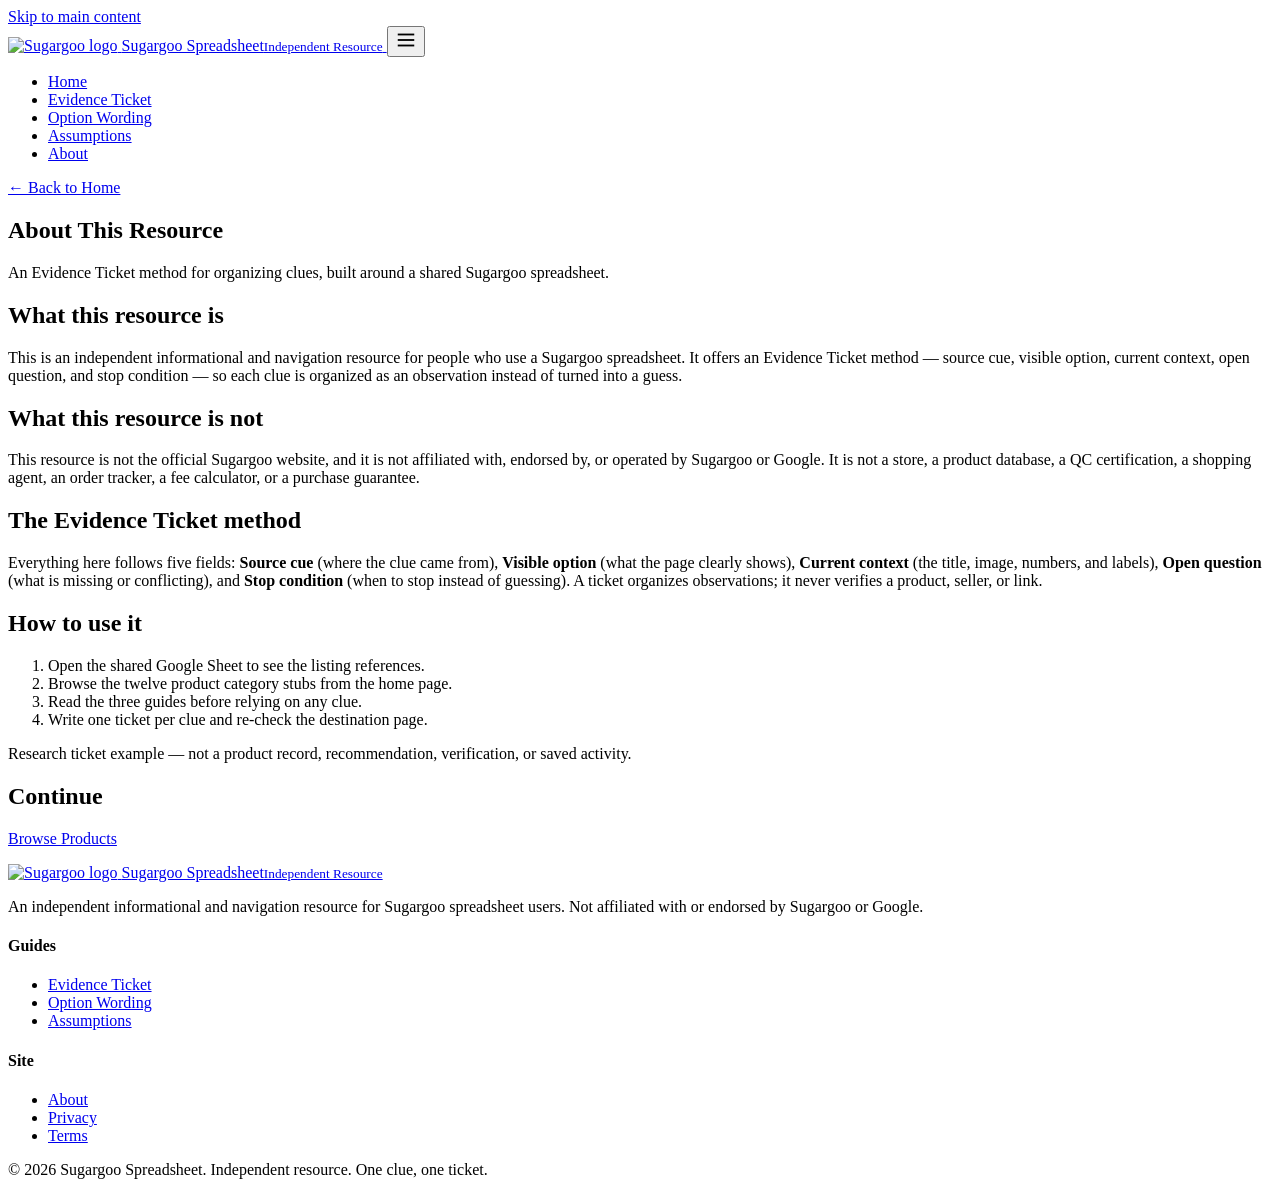
==== about/index.html @ 3877dec6 "Add about/index.html" ====
<!DOCTYPE html>
<html lang="en">
<head>
  <meta charset="UTF-8">
  <meta name="viewport" content="width=device-width, initial-scale=1.0">
  <title>About | Sugargoo Spreadsheet</title>
  <meta name="description" content="About this independent Sugargoo spreadsheet resource: an Evidence Ticket method for organizing clues, not an official Sugargoo service.">
  <link rel="canonical" href="https://repglide.github.io/sugargoo-spreadsheet/about/">
  <link rel="icon" type="image/png" href="../assets/images/favicon.png">
  <link rel="stylesheet" href="../assets/css/styles.css">
  <meta name="robots" content="index, follow">
</head>
<body>
  <a href="#main-content" class="skip-link">Skip to main content</a>

  <header class="site-header">
    <div class="container header-inner">
      <a href="../index.html" class="brand" aria-label="Sugargoo Spreadsheet Home">
        <img src="../assets/images/logo.png" alt="Sugargoo logo" width="34" height="34">
        <span class="brand-name">Sugargoo Spreadsheet<small>Independent Resource</small></span>
      </a>
      <button class="mobile-nav-toggle" aria-expanded="false" aria-label="Toggle navigation menu">
        <svg viewBox="0 0 24 24" fill="none" stroke="currentColor" stroke-width="2" width="22" height="22"><line x1="3" y1="6" x2="21" y2="6"></line><line x1="3" y1="12" x2="21" y2="12"></line><line x1="3" y1="18" x2="21" y2="18"></line></svg>
      </button>
      <nav class="main-nav" aria-label="Primary Navigation">
        <ul>
          <li><a href="../index.html">Home</a></li>
          <li><a href="../evidence-ticket-guide/">Evidence Ticket</a></li>
          <li><a href="../option-wording-guide/">Option Wording</a></li>
          <li><a href="../assumption-boundary-guide/">Assumptions</a></li>
          <li><a href="../about/" class="active">About</a></li>
        </ul>
      </nav>
    </div>
  </header>

  <main id="main-content">
    <section class="page-hero">
      <div class="container">
        <a class="back-link" href="../index.html">← Back to Home</a>
        <h1>About This Resource</h1>
        <p>An Evidence Ticket method for organizing clues, built around a shared Sugargoo spreadsheet.</p>
      </div>
    </section>

    <div class="article-body">
      <h2>What this resource is</h2>
      <p>This is an independent informational and navigation resource for people who use a Sugargoo spreadsheet. It offers an Evidence Ticket method — source cue, visible option, current context, open question, and stop condition — so each clue is organized as an observation instead of turned into a guess.</p>

      <h2>What this resource is not</h2>
      <p>This resource is not the official Sugargoo website, and it is not affiliated with, endorsed by, or operated by Sugargoo or Google. It is not a store, a product database, a QC certification, a shopping agent, an order tracker, a fee calculator, or a purchase guarantee.</p>

      <h2>The Evidence Ticket method</h2>
      <p>Everything here follows five fields: <strong>Source cue</strong> (where the clue came from), <strong>Visible option</strong> (what the page clearly shows), <strong>Current context</strong> (the title, image, numbers, and labels), <strong>Open question</strong> (what is missing or conflicting), and <strong>Stop condition</strong> (when to stop instead of guessing). A ticket organizes observations; it never verifies a product, seller, or link.</p>

      <h2>How to use it</h2>
      <ol>
        <li>Open the shared Google Sheet to see the listing references.</li>
        <li>Browse the twelve product category stubs from the home page.</li>
        <li>Read the three guides before relying on any clue.</li>
        <li>Write one ticket per clue and re-check the destination page.</li>
      </ol>

      <p class="example-flag">Research ticket example — not a product record, recommendation, verification, or saved activity.</p>

      <h2>Continue</h2>
      <p><a href="https://repglide.com/?agent=sugargoo" class="btn btn-primary" target="_blank" rel="noopener">Browse Products</a></p>
    </div>
  </main>

  <footer class="site-footer">
    <div class="container">
      <div class="footer-grid">
        <div class="footer-brand">
          <a href="../index.html" class="brand" aria-label="Sugargoo Spreadsheet Home">
            <img src="../assets/images/logo.png" alt="Sugargoo logo" width="30" height="30">
            <span class="brand-name">Sugargoo Spreadsheet<small>Independent Resource</small></span>
          </a>
          <p>An independent informational and navigation resource for Sugargoo spreadsheet users. Not affiliated with or endorsed by Sugargoo or Google.</p>
        </div>
        <div class="footer-col">
          <h4>Guides</h4>
          <ul>
            <li><a href="../evidence-ticket-guide/">Evidence Ticket</a></li>
            <li><a href="../option-wording-guide/">Option Wording</a></li>
            <li><a href="../assumption-boundary-guide/">Assumptions</a></li>
          </ul>
        </div>
        <div class="footer-col">
          <h4>Site</h4>
          <ul>
            <li><a href="../about/">About</a></li>
            <li><a href="../privacy/">Privacy</a></li>
            <li><a href="../terms/">Terms</a></li>
          </ul>
        </div>
      </div>
      <div class="footer-bottom">
        <span>&copy; <span id="year">2026</span> Sugargoo Spreadsheet. Independent resource.</span>
        <span>One clue, one ticket.</span>
      </div>
    </div>
  </footer>

  <script src="../assets/js/main.js"></script>
</body>
</html>
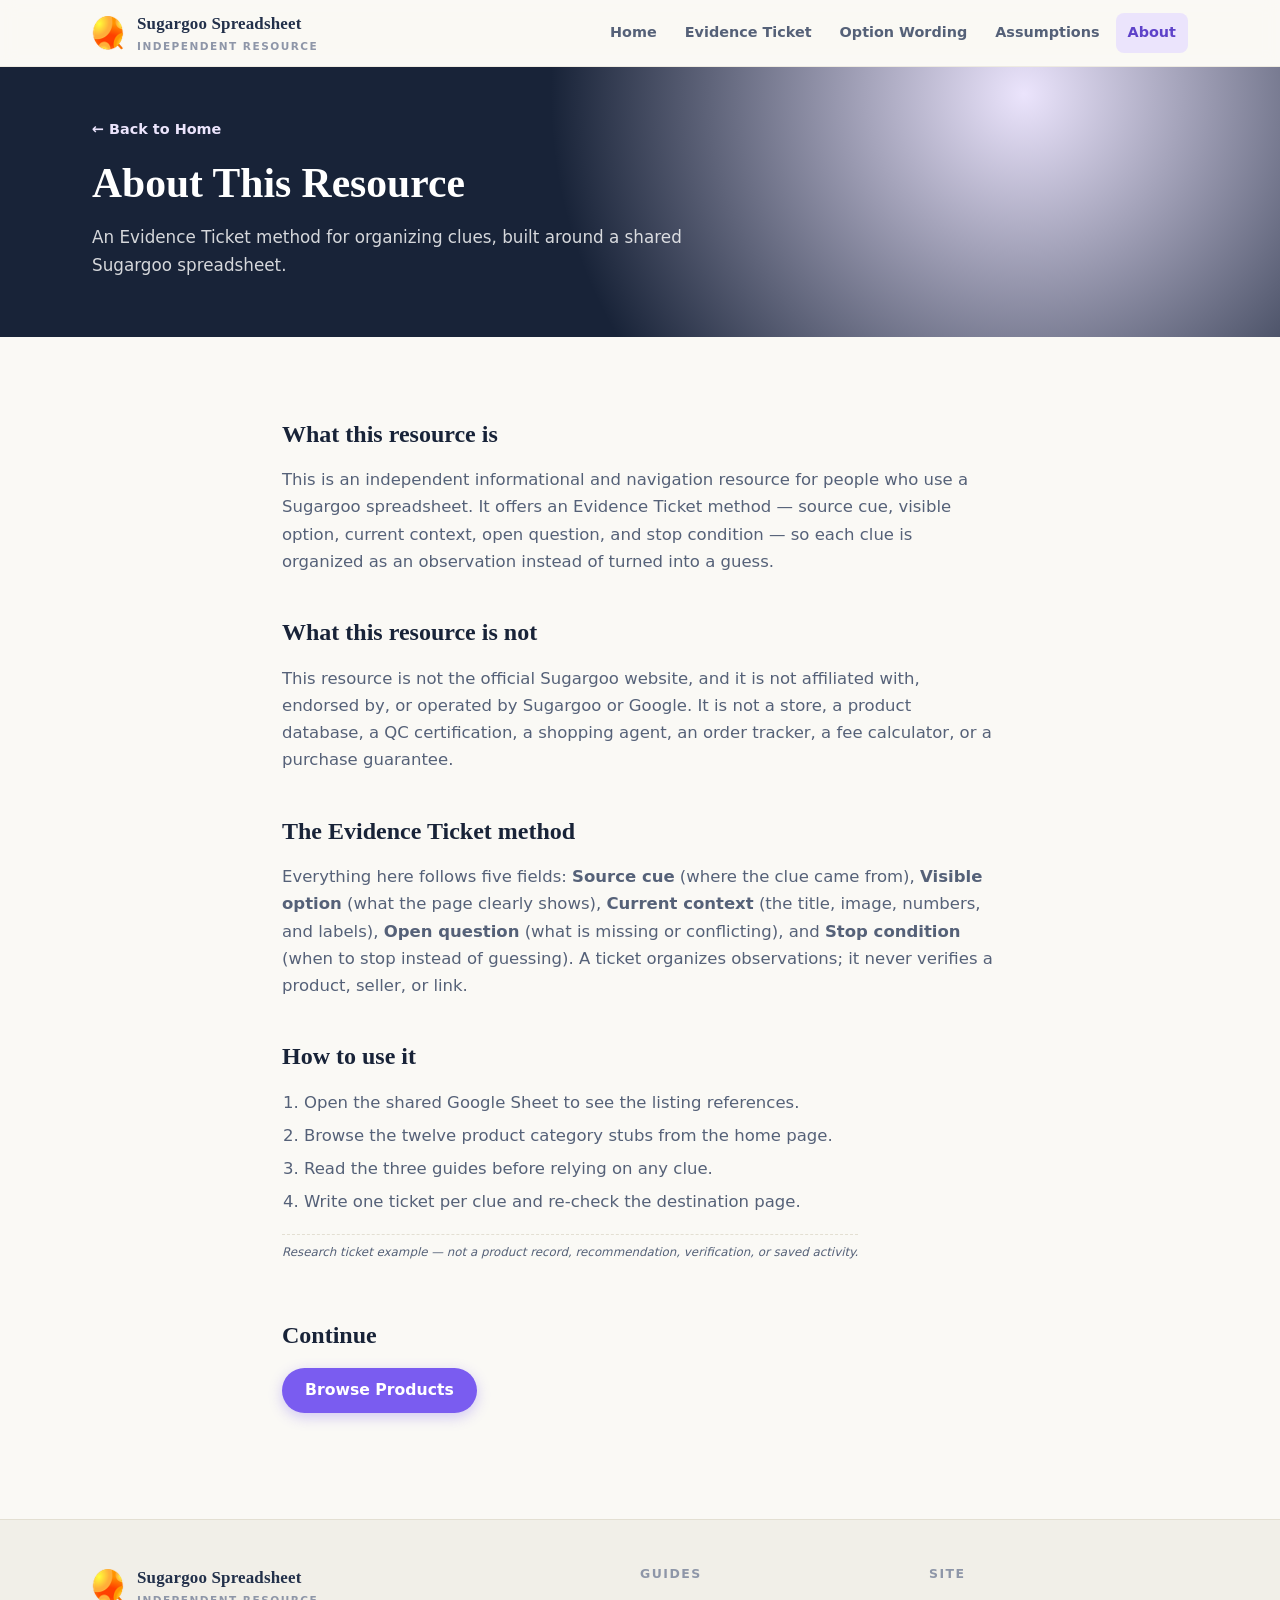
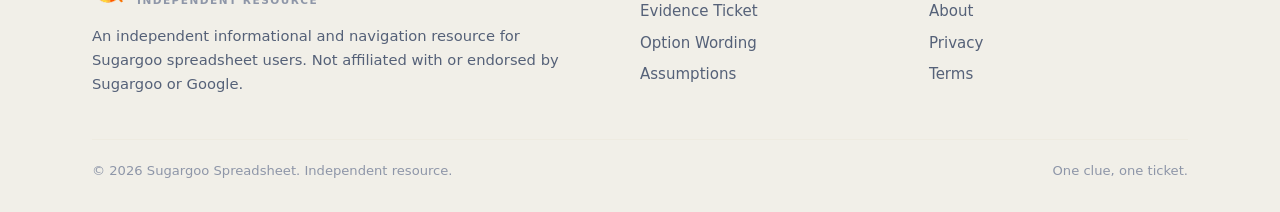
==== commit 52992027: "Set nofollow noopener on repglide links" ====
--- a/about/index.html
+++ b/about/index.html
@@ -64,7 +64,7 @@
       <p class="example-flag">Research ticket example — not a product record, recommendation, verification, or saved activity.</p>
 
       <h2>Continue</h2>
-      <p><a href="https://repglide.com/?agent=sugargoo" class="btn btn-primary" target="_blank" rel="noopener">Browse Products</a></p>
+      <p><a href="https://repglide.com/?agent=sugargoo" class="btn btn-primary" target="_blank" rel="nofollow noopener">Browse Products</a></p>
     </div>
   </main>
 
--- a/assets/css/styles.css
+++ b/assets/css/styles.css
@@ -0,0 +1,350 @@
+/* ==========================================================================
+   Sugargoo Spreadsheet — Evidence Ticket / Perforated Research Desk theme
+   Soft cloud white · deep ink blue · bright violet accent · citrus orange ·
+   lake teal · light lemon yellow
+   Signatures: perforation line, ticket notch, source stamp, blank field,
+   tear marker, desk clip
+   ========================================================================== */
+
+:root {
+  /* palette */
+  --cloud:      #FAF9F5;
+  --cloud-2:    #F1EFE8;
+  --cloud-3:    #E7E4D9;
+  --paper:      #FFFEFB;
+  --ink:        #22304A;
+  --ink-2:      #182338;
+  --ink-soft:   #556178;
+  --ink-faint:  #8E96A8;
+  --violet:     #7A5CF0;
+  --violet-d:   #5E42C9;
+  --violet-s:   #EBE4FC;
+  --citrus:     #F2952A;
+  --citrus-d:   #C97812;
+  --citrus-s:   #FBECD6;
+  --lake:       #2BB3A3;
+  --lake-d:     #1D8F82;
+  --lake-s:     #DDF1EE;
+  --lemon:      #F2DC5D;
+  --lemon-d:    #B39A1F;
+  --lemon-s:    #FAF4D6;
+  --line:       #E3DFD2;
+  --line-soft:  #EEEBE1;
+
+  /* typography */
+  --serif: Georgia, 'Times New Roman', Times, serif;
+  --sans: system-ui, -apple-system, 'Segoe UI', Roboto, Helvetica, Arial, sans-serif;
+  --mono: ui-monospace, SFMono-Regular, 'SF Mono', Menlo, Consolas, monospace;
+
+  /* geometry */
+  --radius: 14px;
+  --radius-sm: 8px;
+  --container: 1140px;
+  --shadow-sm: 0 1px 2px rgba(34, 48, 74, 0.05), 0 2px 8px rgba(34, 48, 74, 0.06);
+  --shadow-md: 0 4px 14px rgba(34, 48, 74, 0.10), 0 12px 32px rgba(34, 48, 74, 0.08);
+}
+
+* { box-sizing: border-box; }
+html { scroll-behavior: smooth; -webkit-text-size-adjust: 100%; }
+
+body {
+  margin: 0;
+  font-family: var(--sans);
+  font-size: 16.5px;
+  line-height: 1.65;
+  color: var(--ink);
+  background: var(--cloud);
+  -webkit-font-smoothing: antialiased;
+  text-rendering: optimizeLegibility;
+}
+
+/* ---------- accessibility ---------- */
+.skip-link { position: absolute; left: -9999px; top: 0; background: var(--ink); color: #fff; padding: 10px 16px; z-index: 200; border-radius: 0 0 var(--radius-sm) 0; }
+.skip-link:focus { left: 0; }
+:focus-visible { outline: 3px solid var(--violet); outline-offset: 2px; border-radius: 3px; }
+.visually-hidden { position: absolute !important; width: 1px; height: 1px; margin: -1px; padding: 0; border: 0; overflow: hidden; clip: rect(0 0 0 0); white-space: nowrap; }
+
+/* ---------- layout ---------- */
+.container { max-width: var(--container); margin: 0 auto; padding: 0 22px; }
+
+/* ---------- header ---------- */
+.site-header { position: sticky; top: 0; z-index: 100; background: rgba(250, 249, 245, 0.92); backdrop-filter: saturate(140%) blur(8px); border-bottom: 1px solid var(--line-soft); }
+.header-inner { display: flex; align-items: center; gap: 20px; height: 66px; }
+.brand { display: flex; align-items: center; gap: 11px; text-decoration: none; color: var(--ink); }
+.brand img { width: 34px; height: 34px; display: block; border-radius: 7px; }
+.brand-name { font-family: var(--serif); font-weight: 700; font-size: 1.06rem; letter-spacing: 0.01em; }
+.brand-name small { display: block; font-family: var(--sans); font-weight: 600; font-size: 0.66rem; color: var(--ink-faint); letter-spacing: 0.14em; text-transform: uppercase; }
+
+.main-nav { margin-left: auto; }
+.main-nav ul { display: flex; align-items: center; gap: 4px; list-style: none; margin: 0; padding: 0; }
+.main-nav a { display: block; padding: 8px 12px; text-decoration: none; color: var(--ink-soft); font-weight: 600; font-size: 0.9rem; border-radius: var(--radius-sm); }
+.main-nav a:hover { background: var(--cloud-2); color: var(--ink); }
+.main-nav a.active { color: var(--violet-d); background: var(--violet-s); }
+
+.mobile-nav-toggle { display: none; margin-left: auto; width: 44px; height: 44px; border: 1px solid var(--line); background: #fff; border-radius: var(--radius-sm); cursor: pointer; color: var(--ink); }
+.mobile-nav-toggle svg { display: block; margin: 0 auto; }
+
+@media (max-width: 860px) {
+  .main-nav { display: none; }
+  .mobile-nav-toggle { display: block; }
+  .main-nav.open { display: block; position: absolute; left: 0; right: 0; top: 66px; background: #fff; border-bottom: 1px solid var(--line); box-shadow: var(--shadow-md); }
+  .main-nav.open ul { flex-direction: column; align-items: stretch; gap: 2px; padding: 8px; }
+  .main-nav.open a { padding: 12px 14px; }
+}
+
+/* ---------- buttons ---------- */
+.btn { display: inline-flex; align-items: center; justify-content: center; gap: 8px; padding: 12px 22px; border-radius: 999px; text-decoration: none; font-weight: 700; font-size: 0.98rem; line-height: 1.2; border: 1.5px solid transparent; transition: transform 0.12s ease, box-shadow 0.12s ease, background 0.12s ease; }
+.btn:active { transform: translateY(1px); }
+.btn-primary { background: var(--violet); color: #fff; box-shadow: 0 4px 14px rgba(122, 92, 240, 0.32); }
+.btn-primary:hover { background: var(--violet-d); box-shadow: 0 6px 18px rgba(122, 92, 240, 0.40); }
+.btn-secondary { background: #fff; color: var(--ink); border-color: var(--line); box-shadow: var(--shadow-sm); }
+.btn-secondary:hover { border-color: var(--ink-soft); background: #fff; }
+.btn-sm { padding: 9px 16px; font-size: 0.88rem; }
+
+/* ---------- hero ---------- */
+.hero-section { padding: 56px 0 44px; position: relative; overflow: hidden; background: radial-gradient(circle at 85% 8%, var(--violet-s) 0, transparent 42%), radial-gradient(circle at 6% 92%, var(--lemon-s) 0, transparent 40%); }
+.hero-grid { display: grid; grid-template-columns: 1.05fr 0.95fr; gap: 44px; align-items: center; }
+.hero-badge { display: inline-block; padding: 5px 13px; border-radius: 999px; background: var(--violet-s); color: var(--violet-d); font-weight: 700; font-size: 0.76rem; letter-spacing: 0.08em; text-transform: uppercase; }
+.hero-title { font-family: var(--serif); font-size: clamp(2.05rem, 4.6vw, 3.1rem); line-height: 1.12; color: var(--ink-2); margin: 18px 0 16px; font-weight: 700; }
+.hero-title em { font-style: normal; color: var(--violet); }
+.hero-description { font-size: 1.08rem; color: var(--ink-soft); max-width: 34em; margin: 0 0 26px; }
+.hero-actions { display: flex; flex-wrap: wrap; gap: 12px; }
+
+/* hero: perforated research ticket */
+.hero-visual { position: relative; display: flex; justify-content: center; }
+.ticket {
+  position: relative; width: 320px; padding: 20px 18px 18px;
+  background: var(--paper); border: 1px solid var(--line); border-radius: 14px;
+  box-shadow: var(--shadow-md);
+}
+/* perforation along the top edge */
+.ticket::before {
+  content: ""; position: absolute; top: 7px; left: 12px; right: 12px; height: 6px;
+  background: radial-gradient(circle at 5px 3px, var(--cloud-3) 2.5px, transparent 2.9px);
+  background-size: 11px 6px; opacity: 0.9;
+}
+/* ticket notches (semicircle cutouts) */
+.ticket .notch { position: absolute; width: 16px; height: 16px; border-radius: 50%; background: var(--cloud); border: 1px solid var(--line); top: 44%; }
+.ticket .notch.nl { left: -9px; }
+.ticket .notch.nr { right: -9px; }
+
+/* desk clip (paperclip) */
+.desk-clip { position: absolute; top: -11px; left: 24px; width: 26px; height: 44px; border: 2.5px solid var(--citrus); border-radius: 12px 12px 10px 10px; z-index: 2; }
+.desk-clip::before { content: ""; position: absolute; top: 6px; left: 5px; width: 12px; height: 22px; border: 2px solid var(--citrus); border-radius: 6px; }
+
+.ticket-head { display: flex; align-items: center; justify-content: space-between; gap: 10px; margin-bottom: 12px; padding-top: 10px; }
+.source-stamp { font-family: var(--mono); font-size: 0.62rem; font-weight: 800; letter-spacing: 0.14em; text-transform: uppercase; color: var(--violet-d); border: 2px solid var(--violet); border-radius: 4px; padding: 2px 8px; transform: rotate(-3deg); }
+.ticket-num { font-family: var(--mono); font-size: 0.66rem; letter-spacing: 0.1em; color: var(--ink-faint); }
+
+.ticket-sections { display: grid; grid-template-columns: 1fr 1fr; gap: 8px; }
+.ticket-sec { position: relative; border: 1px solid var(--line); border-radius: 8px; padding: 9px 9px 8px; display: flex; flex-direction: column; gap: 6px; }
+.ticket-sec .ts-label { font-family: var(--mono); font-size: 0.56rem; font-weight: 800; letter-spacing: 0.08em; text-transform: uppercase; }
+.ticket-sec.ts-source { border-top: 3px solid var(--violet); }
+.ticket-sec.ts-source .ts-label { color: var(--violet-d); }
+.ticket-sec.ts-option { border-top: 3px solid var(--lake); }
+.ticket-sec.ts-option .ts-label { color: var(--lake-d); }
+.ticket-sec.ts-context { border-top: 3px solid var(--lemon-d); }
+.ticket-sec.ts-context .ts-label { color: var(--lemon-d); }
+.ticket-sec.ts-unknown { border-top: 3px solid var(--citrus); }
+.ticket-sec.ts-unknown .ts-label { color: var(--citrus-d); }
+
+/* blank field (dashed empty field, no fake data) */
+.blank-field { display: block; height: 20px; border: 1.5px dashed var(--ink-faint); border-radius: 4px; opacity: 0.5; }
+
+/* tear marker */
+.tear-marker { position: absolute; bottom: -10px; left: 50%; transform: translateX(-50%); font-size: 1rem; color: var(--citrus-d); line-height: 1; }
+
+@media (max-width: 860px) {
+  .hero-grid { grid-template-columns: 1fr; gap: 26px; }
+  .hero-section { padding-top: 34px; }
+  .ticket { width: 100%; max-width: 340px; }
+}
+
+/* ---------- section scaffolding ---------- */
+.section { padding: 46px 0; }
+.section-alt { background: var(--cloud-2); }
+.section-header { max-width: 680px; margin: 0 auto 34px; text-align: center; }
+.eyebrow { display: inline-block; font-size: 0.76rem; font-weight: 700; letter-spacing: 0.14em; text-transform: uppercase; color: var(--violet-d); }
+.section-title { font-family: var(--serif); font-size: clamp(1.6rem, 3.4vw, 2.15rem); color: var(--ink-2); margin: 10px 0 12px; line-height: 1.2; }
+.section-lead { color: var(--ink-soft); font-size: 1.02rem; margin: 0; }
+
+/* ---------- category grid (ticket stubs) ---------- */
+.categories-section { padding-top: 10px; }
+.cat-grid { display: grid; grid-template-columns: repeat(4, 1fr); gap: 14px; }
+.cat-card {
+  position: relative; display: flex; flex-direction: column; gap: 9px;
+  background: var(--paper); border: 1px solid var(--line);
+  border-radius: var(--radius); padding: 19px 16px 14px; text-decoration: none; color: var(--ink);
+  box-shadow: var(--shadow-sm); transition: transform 0.14s ease, box-shadow 0.14s ease, border-color 0.14s ease;
+}
+.cat-card:hover { transform: translateY(-3px); box-shadow: var(--shadow-md); border-color: var(--violet); }
+/* perforation edge across the top */
+.cat-card::before {
+  content: ""; position: absolute; top: 5px; left: 10px; right: 10px; height: 5px;
+  background: radial-gradient(circle at 5px 2.5px, var(--cloud-3) 2px, transparent 2.4px);
+  background-size: 10px 5px; opacity: 0.9;
+}
+.cat-top { display: flex; align-items: flex-start; justify-content: space-between; }
+.cat-code { font-family: var(--mono); font-size: 0.72rem; color: var(--ink-faint); letter-spacing: 0.06em; }
+.cat-spec { font-family: var(--serif); font-size: 1.5rem; font-weight: 800; color: var(--ink-2); line-height: 1; }
+.cat-icon { width: 28px; height: 28px; color: var(--violet-d); }
+.cat-icon svg { width: 100%; height: 100%; }
+.cat-name { font-weight: 700; color: var(--ink-2); font-size: 0.97rem; line-height: 1.3; }
+.cat-card .cat-arrow { margin-top: auto; font-size: 0.8rem; font-weight: 700; color: var(--violet-d); }
+
+@media (max-width: 900px) {
+  .cat-grid { grid-template-columns: repeat(2, 1fr); gap: 12px; }
+  .cat-card { padding: 17px 13px 12px; }
+}
+
+/* ---------- One Clue, One Ticket (big evidence ticket card) ---------- */
+.ticket-card { max-width: 900px; margin: 0 auto; background: var(--paper); border: 1px solid var(--line); border-radius: 16px; box-shadow: var(--shadow-md); position: relative; overflow: visible; }
+.ticket-card .tc-head { display: flex; align-items: center; justify-content: space-between; gap: 12px; padding: 16px 22px; background: var(--ink-2); color: #fff; border-radius: 16px 16px 0 0; }
+.ticket-card .tc-head .tc-title { font-family: var(--mono); font-size: 0.78rem; font-weight: 800; letter-spacing: 0.12em; text-transform: uppercase; }
+.ticket-card .tc-head .tc-pin { width: 14px; height: 14px; border-radius: 50%; background: var(--violet); border: 2px solid var(--violet-d); }
+.ticket-card .tc-sections { display: grid; grid-template-columns: repeat(5, 1fr); gap: 0; }
+.ticket-card .tc-sec { padding: 16px 16px 18px; border-left: 1px solid var(--line-soft); }
+.ticket-card .tc-sec:first-child { border-left: 0; }
+.ticket-card .tc-label { display: block; font-family: var(--mono); font-size: 0.68rem; font-weight: 800; letter-spacing: 0.06em; text-transform: uppercase; margin-bottom: 8px; }
+.ticket-card .tc-def { font-family: var(--serif); font-size: 0.95rem; color: var(--ink); line-height: 1.5; }
+.ticket-card .tc-sec.tc-source .tc-label { color: var(--violet-d); }
+.ticket-card .tc-sec.tc-option .tc-label { color: var(--lake-d); }
+.ticket-card .tc-sec.tc-context .tc-label { color: var(--lemon-d); }
+.ticket-card .tc-sec.tc-open .tc-label { color: var(--citrus-d); }
+.ticket-card .tc-sec.tc-stop .tc-label { color: var(--citrus-d); }
+.ticket-card .tc-sec.tc-stop { background: var(--citrus-s); border-top: 3px solid var(--citrus); }
+@media (max-width: 860px) {
+  .ticket-card .tc-sections { grid-template-columns: 1fr; }
+  .ticket-card .tc-sec { border-left: 0; border-top: 1px solid var(--line-soft); }
+  .ticket-card .tc-sec:first-child { border-top: 0; }
+}
+
+/* ---------- Source / Option / Context / Unknown (4 method cards) ---------- */
+.evidence-grid { display: grid; grid-template-columns: repeat(4, 1fr); gap: 14px; }
+.ev-step { position: relative; background: var(--paper); border: 1px solid var(--line); border-radius: var(--radius); padding: 24px 20px 20px; box-shadow: var(--shadow-sm); }
+.ev-step .ev-num { display: inline-block; font-family: var(--mono); font-size: 0.72rem; font-weight: 800; letter-spacing: 0.1em; text-transform: uppercase; }
+.ev-step h3 { font-family: var(--serif); font-size: 1.16rem; color: var(--ink-2); margin: 8px 0 8px; }
+.ev-step p { color: var(--ink-soft); font-size: 0.93rem; margin: 0; }
+.ev-step.ev-source { border-top: 4px solid var(--violet); }
+.ev-step.ev-source .ev-num { color: var(--violet-d); }
+.ev-step.ev-option { border-top: 4px solid var(--lake); }
+.ev-step.ev-option .ev-num { color: var(--lake-d); }
+.ev-step.ev-context { border-top: 4px solid var(--lemon-d); }
+.ev-step.ev-context .ev-num { color: var(--lemon-d); }
+.ev-step.ev-unknown { border-top: 4px solid var(--citrus); }
+.ev-step.ev-unknown .ev-num { color: var(--citrus-d); }
+@media (max-width: 900px) { .evidence-grid { grid-template-columns: repeat(2, 1fr); } }
+@media (max-width: 560px) { .evidence-grid { grid-template-columns: 1fr; } }
+
+/* ---------- Read the Option Wording (paper strips) ---------- */
+.wording-strips { max-width: 760px; margin: 0 auto; }
+details.wording-strip { background: var(--paper); border: 1px solid var(--line); border-radius: var(--radius); margin: 10px 0; box-shadow: var(--shadow-sm); overflow: hidden; }
+details.wording-strip::before { content: ""; display: block; height: 7px; background: radial-gradient(circle at 6px 3.5px, var(--cloud-2) 2.5px, transparent 2.9px); background-size: 12px 7px; }
+details.wording-strip summary { cursor: pointer; list-style: none; padding: 14px 20px; font-weight: 700; color: var(--ink-2); display: flex; align-items: center; justify-content: space-between; gap: 14px; }
+details.wording-strip summary::-webkit-details-marker { display: none; }
+details.wording-strip summary .ws-tag { font-family: var(--mono); font-size: 0.7rem; font-weight: 800; letter-spacing: 0.08em; text-transform: uppercase; color: var(--violet-d); background: var(--violet-s); padding: 3px 8px; border-radius: 4px; }
+details.wording-strip summary::after { content: "+"; font-size: 1.4rem; font-weight: 400; color: var(--violet); line-height: 1; }
+details.wording-strip[open] summary::after { content: "–"; }
+.wording-strip .ws-body { padding: 0 20px 18px; color: var(--ink-soft); font-size: 0.96rem; }
+.wording-strip .ws-body p { margin: 0 0 10px; }
+
+/* ---------- The Assumption Boundary (trio) ---------- */
+.boundary-grid { display: grid; grid-template-columns: repeat(3, 1fr); gap: 14px; }
+.boundary-col { position: relative; background: var(--paper); border: 1px solid var(--line); border-radius: var(--radius); padding: 22px 20px 20px; box-shadow: var(--shadow-sm); }
+.boundary-col h3 { font-family: var(--serif); font-size: 1.16rem; color: var(--ink-2); margin: 0 0 8px; }
+.boundary-col p { color: var(--ink-soft); font-size: 0.94rem; margin: 0; }
+.boundary-col.bc-explicit { border-top: 4px solid var(--lake); }
+.boundary-col.bc-check { border-top: 4px solid var(--lemon-d); }
+.boundary-col.bc-unsupported { border-top: 4px solid var(--citrus); }
+.boundary-col .bc-kw { font-weight: 700; }
+.boundary-col.bc-explicit .bc-kw { color: var(--lake-d); }
+.boundary-col.bc-check .bc-kw { color: var(--lemon-d); }
+.boundary-col.bc-unsupported .bc-kw { color: var(--citrus-d); }
+@media (max-width: 760px) { .boundary-grid { grid-template-columns: 1fr; } }
+
+/* ---------- signatures ---------- */
+.ticket-rule { border-left: 3px solid var(--violet); background: var(--violet-s); padding: 14px 16px; border-radius: 0 var(--radius-sm) var(--radius-sm) 0; margin: 18px 0; font-size: 0.94rem; color: #3E2B8A; }
+.ticket-rule strong { display: block; font-size: 0.72rem; letter-spacing: 0.12em; text-transform: uppercase; margin-bottom: 4px; color: var(--violet-d); }
+
+.tear-note { display: inline-flex; align-items: center; gap: 9px; padding: 10px 14px; border: 1px dashed var(--citrus-d); border-radius: var(--radius-sm); background: var(--citrus-s); color: #7A4A0E; font-weight: 600; font-size: 0.92rem; margin: 10px 0; }
+.tear-note .qmark { flex: none; width: 24px; height: 24px; border-radius: 50%; background: var(--citrus); color: #fff; display: grid; place-items: center; font-weight: 800; }
+
+.blank-field-inline { display: inline-block; width: 72px; height: 14px; border: 1.5px dashed var(--ink-faint); border-radius: 4px; opacity: 0.55; vertical-align: middle; margin: 0 4px; }
+
+.example-flag { display: inline-block; margin-top: 14px; font-size: 0.74rem; color: var(--ink-faint); font-style: italic; border-top: 1px dashed var(--line); padding-top: 8px; }
+
+/* ---------- tear off the unsupported claim (stop rules) ---------- */
+.stop-list { list-style: none; margin: 0; padding: 0; max-width: 760px; margin-inline: auto; }
+.stop-list li { display: flex; gap: 14px; align-items: flex-start; padding: 14px 16px; margin: 10px 0; background: var(--paper); border: 1px solid var(--line); border-radius: var(--radius); box-shadow: var(--shadow-sm); }
+.stop-list .s-num { flex: none; width: 30px; height: 30px; border-radius: 50%; display: grid; place-items: center; background: var(--citrus-s); color: var(--citrus); font-weight: 800; font-size: 0.82rem; font-family: var(--mono); }
+.stop-list p { margin: 0; color: var(--ink-soft); font-size: 0.96rem; }
+.stop-list strong { color: var(--ink-2); }
+
+/* ---------- guide entry cards ---------- */
+.guide-grid { display: grid; grid-template-columns: repeat(3, 1fr); gap: 16px; }
+.guide-card { display: flex; flex-direction: column; background: var(--paper); border: 1px solid var(--line); border-radius: var(--radius); padding: 24px 22px; text-decoration: none; color: var(--ink); box-shadow: var(--shadow-sm); transition: transform 0.14s ease, box-shadow 0.14s ease; }
+.guide-card:hover { transform: translateY(-3px); box-shadow: var(--shadow-md); }
+.guide-card .guide-num { font-family: var(--mono); font-size: 0.78rem; color: var(--violet-d); letter-spacing: 0.1em; }
+.guide-card h3 { font-family: var(--serif); font-size: 1.24rem; color: var(--ink-2); margin: 8px 0 10px; }
+.guide-card p { color: var(--ink-soft); font-size: 0.95rem; margin: 0 0 16px; }
+.guide-card .guide-cta { margin-top: auto; font-weight: 700; color: var(--violet-d); font-size: 0.9rem; }
+@media (max-width: 900px) { .guide-grid { grid-template-columns: 1fr; } }
+
+/* ---------- FAQ ---------- */
+.faq-list { max-width: 760px; margin: 0 auto; }
+details.faq-item { background: var(--paper); border: 1px solid var(--line); border-radius: var(--radius); margin: 10px 0; box-shadow: var(--shadow-sm); overflow: hidden; }
+details.faq-item summary { cursor: pointer; list-style: none; padding: 16px 20px; font-weight: 700; color: var(--ink-2); display: flex; align-items: center; justify-content: space-between; gap: 14px; }
+details.faq-item summary::-webkit-details-marker { display: none; }
+details.faq-item summary::after { content: "+"; font-size: 1.5rem; font-weight: 400; color: var(--violet); line-height: 1; }
+details.faq-item[open] summary::after { content: "–"; }
+.faq-item .faq-body { padding: 0 20px 18px; color: var(--ink-soft); font-size: 0.96rem; }
+.faq-item .faq-body p { margin: 0 0 10px; }
+
+/* ---------- final CTA ---------- */
+.final-cta { background: var(--ink-2); color: #fff; border-radius: 20px; padding: 44px 40px; text-align: center; position: relative; overflow: hidden; }
+.final-cta::before { content: ""; position: absolute; inset: 0; opacity: 0.35; background: radial-gradient(circle at 15% 20%, var(--violet) 0, transparent 40%), radial-gradient(circle at 85% 80%, var(--citrus) 0, transparent 40%); }
+.final-cta h2 { font-family: var(--serif); font-size: clamp(1.5rem, 3.2vw, 2.1rem); margin: 0 0 12px; position: relative; }
+.final-cta p { color: rgba(255,255,255,0.82); max-width: 30em; margin: 0 auto 24px; position: relative; }
+.final-cta .btn-primary { position: relative; }
+
+/* ---------- footer ---------- */
+.site-footer { border-top: 1px solid var(--line); background: var(--cloud-2); padding: 44px 0 30px; margin-top: 30px; }
+.footer-grid { display: grid; grid-template-columns: 2fr 1fr 1fr; gap: 30px; }
+.footer-brand p { color: var(--ink-soft); font-size: 0.92rem; max-width: 34em; }
+.footer-col h4 { font-size: 0.78rem; letter-spacing: 0.12em; text-transform: uppercase; color: var(--ink-faint); margin: 0 0 12px; }
+.footer-col ul { list-style: none; margin: 0; padding: 0; }
+.footer-col a { color: var(--ink-soft); text-decoration: none; font-size: 0.94rem; line-height: 2.1; }
+.footer-col a:hover { color: var(--violet-d); }
+.footer-bottom { margin-top: 28px; padding-top: 20px; border-top: 1px solid var(--line-soft); font-size: 0.82rem; color: var(--ink-faint); display: flex; flex-wrap: wrap; gap: 8px 20px; justify-content: space-between; }
+@media (max-width: 720px) { .footer-grid { grid-template-columns: 1fr; } }
+
+/* ---------- article / guide pages ---------- */
+.page-hero { background: radial-gradient(circle at 80% 10%, var(--violet-s) 0, transparent 45%), var(--ink-2); color: #fff; padding: 48px 0 40px; position: relative; overflow: hidden; }
+.page-hero .container { position: relative; }
+.page-hero h1 { font-family: var(--serif); font-size: clamp(1.8rem, 4vw, 2.6rem); margin: 12px 0 12px; line-height: 1.15; color: #fff; }
+.page-hero p { color: rgba(255,255,255,0.82); max-width: 40em; font-size: 1.05rem; }
+
+.article-body { max-width: 760px; margin: 0 auto; padding: 40px 22px 60px; }
+.article-body h2 { font-family: var(--serif); font-size: 1.5rem; color: var(--ink-2); margin: 38px 0 12px; }
+.article-body h3 { font-size: 1.12rem; color: var(--ink-2); margin: 26px 0 8px; }
+.article-body p { color: var(--ink-soft); margin: 0 0 16px; }
+.article-body ul, .article-body ol { color: var(--ink-soft); margin: 0 0 18px; padding-left: 22px; }
+.article-body li { margin: 6px 0; }
+.article-body blockquote { margin: 22px 0; padding: 16px 20px; background: var(--cloud-2); border-left: 4px solid var(--violet); border-radius: 0 var(--radius-sm) var(--radius-sm) 0; color: var(--ink-soft); font-family: var(--serif); font-size: 1.06rem; }
+
+.back-link { display: inline-flex; align-items: center; gap: 6px; color: var(--violet-s); font-weight: 700; text-decoration: none; font-size: 0.9rem; margin-bottom: 6px; }
+.back-link:hover { text-decoration: underline; }
+
+/* legal pages */
+.legal-body { max-width: 720px; margin: 0 auto; padding: 40px 22px 60px; }
+.legal-body h1 { font-family: var(--serif); color: var(--ink-2); font-size: 2rem; margin: 0 0 6px; }
+.legal-body .legal-date { color: var(--ink-faint); font-size: 0.85rem; margin-bottom: 24px; }
+.legal-body h2 { font-family: var(--serif); font-size: 1.25rem; color: var(--ink-2); margin: 28px 0 8px; }
+.legal-body p, .legal-body li { color: var(--ink-soft); }
+.legal-body ul { padding-left: 22px; }
+
+/* 404 */
+.notfound { text-align: center; padding: 70px 22px 80px; }
+.notfound .big { font-family: var(--serif); font-size: clamp(4rem, 14vw, 7rem); color: var(--ink-2); margin: 0; line-height: 1; }
+.notfound h1 { font-family: var(--serif); color: var(--ink-2); margin: 8px 0 12px; }
+.notfound p { color: var(--ink-soft); max-width: 30em; margin: 0 auto 24px; }
